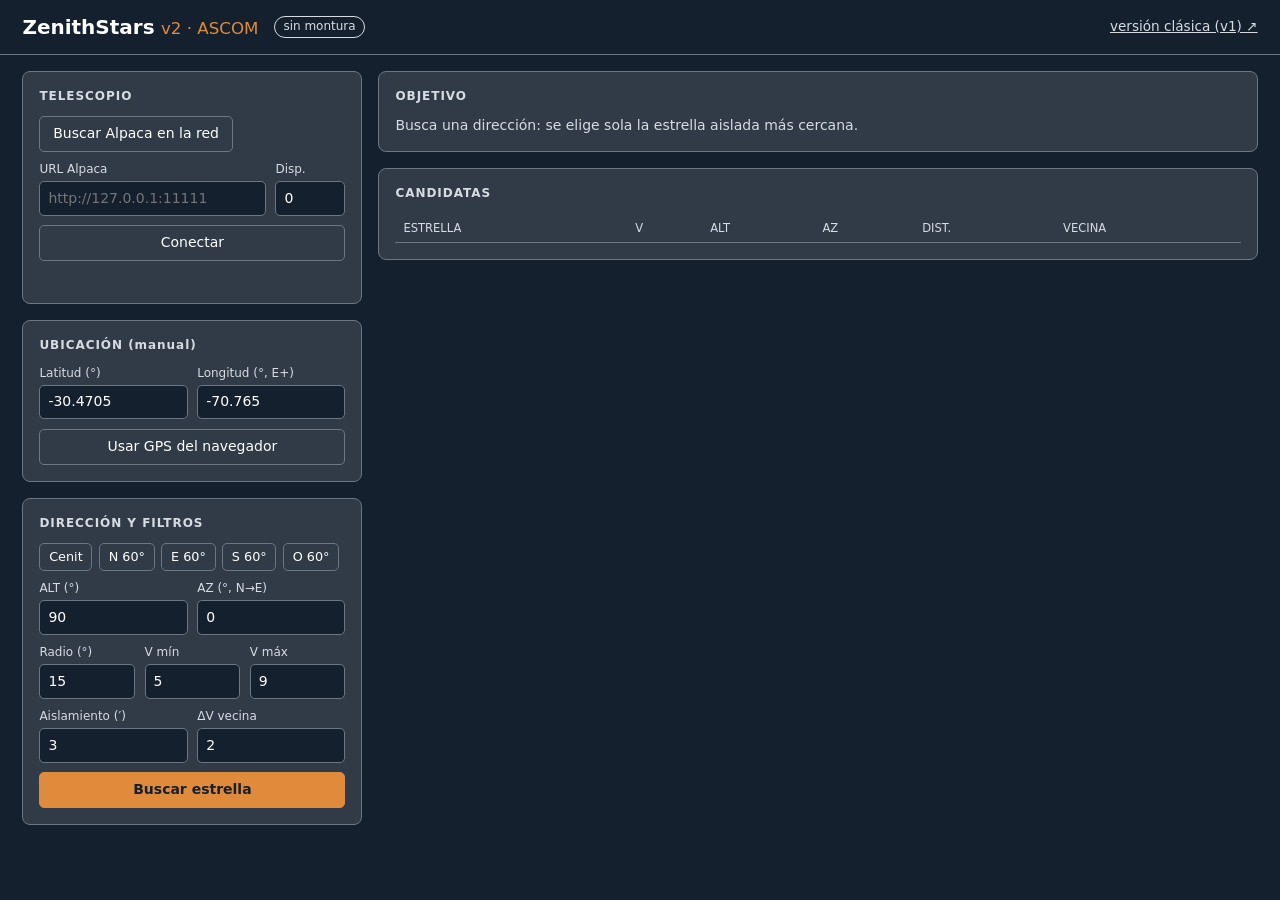
==== zenithstars/web/index.html @ 08b22027 "v2: elegir la estrella de colimación y apuntar la montura por ASCOM Hasta ahora la estrella se busca" ====
<!DOCTYPE html>
<html lang="es" data-obs-medium="interface" data-obs-theme="dark">
<head>
<meta charset="UTF-8">
<meta name="viewport" content="width=device-width, initial-scale=1">
<title>ZenithStars v2</title>
<link rel="stylesheet" href="obstech-colors.css">
<style>
  /* obstech-colors.css (kit 0.4.1) intercambia rule/mute en el tema oscuro con
     una referencia circular (--obs-rule: var(--obs-mute) y viceversa): CSS anula
     ambas y desaparecen bordes y texto secundario. Mismo intercambio, sin ciclo. */
  :root[data-obs-theme="dark"] { --obs-rule: #6B7785; /* obsMute */ --obs-mute: #D7DCE3; /* obsRule */ }
  * { box-sizing: border-box; margin: 0; padding: 0; }
  body { background: var(--obs-bg); color: var(--obs-text); font: 14px/1.4 system-ui, 'Segoe UI', sans-serif; }
  header { display: flex; align-items: center; gap: 1rem; padding: .8rem 1.4rem; border-bottom: 1px solid var(--obs-rule); }
  header h1 { font-size: 1.25rem; font-weight: 600; }
  header h1 small { color: var(--obs-accent); font-weight: 500; margin-left: .4rem; }
  header a { color: var(--obs-mute); margin-left: auto; font-size: .85rem; }
  main { display: grid; grid-template-columns: 340px 1fr; gap: 1rem; padding: 1rem 1.4rem; }
  @media (max-width: 860px) { main { grid-template-columns: 1fr; } }
  .col { display: flex; flex-direction: column; gap: 1rem; min-width: 0; }
  .card { background: var(--obs-panel); border: 1px solid var(--obs-rule); border-radius: 8px; padding: 1rem; }
  .card h2 { font-size: .75rem; letter-spacing: .08em; text-transform: uppercase; color: var(--obs-mute); margin-bottom: .7rem; }
  label { display: block; font-size: .75rem; color: var(--obs-mute); margin-bottom: .2rem; }
  input, select { width: 100%; background: var(--obs-bg); color: var(--obs-text); border: 1px solid var(--obs-rule);
                  border-radius: 5px; padding: .4rem .5rem; font: inherit; }
  input:focus { outline: 2px solid var(--obs-accent); outline-offset: -1px; }
  .row { display: grid; grid-template-columns: 1fr 1fr; gap: .6rem; margin-bottom: .6rem; }
  .row3 { grid-template-columns: 1fr 1fr 1fr; }
  button { font: inherit; cursor: pointer; border-radius: 5px; padding: .45rem .8rem; border: 1px solid var(--obs-rule);
           background: transparent; color: var(--obs-text); }
  button:hover:not(:disabled) { border-color: var(--obs-accent); }
  button:disabled { opacity: .4; cursor: default; }
  button.primary { background: var(--obs-accent); border-color: var(--obs-accent); color: var(--obs-ink); font-weight: 600; }
  button.danger { background: var(--obs-bad); border-color: var(--obs-bad); color: var(--obs-paper); font-weight: 600; }
  button.wide { width: 100%; }
  .btns { display: flex; flex-wrap: wrap; gap: .4rem; margin-bottom: .6rem; }
  .presets button { padding: .25rem .55rem; font-size: .8rem; }
  .kv { display: grid; grid-template-columns: auto 1fr; gap: .15rem .8rem; font-size: .85rem; margin: .5rem 0; }
  .kv dt { color: var(--obs-mute); }
  .kv dd { font-variant-numeric: tabular-nums; }
  .pill { display: inline-block; padding: .1rem .5rem; border-radius: 99px; font-size: .75rem; border: 1px solid currentColor; }
  .good { color: var(--obs-good); } .warn { color: var(--obs-warn); } .bad { color: var(--obs-bad); } .mute { color: var(--obs-mute); }
  .dev { display: block; width: 100%; text-align: left; margin-bottom: .3rem; }
  .msg { font-size: .85rem; margin-top: .6rem; min-height: 1.2em; }
  .target-name { font-size: 1.5rem; font-weight: 600; }
  .target-ids { color: var(--obs-mute); font-size: .8rem; }
  .slewbar { display: grid; grid-template-columns: 2fr 1fr; gap: .6rem; margin-top: .8rem; }
  .slewbar button { padding: .8rem; font-size: 1rem; }
  table { width: 100%; border-collapse: collapse; font-size: .85rem; font-variant-numeric: tabular-nums; }
  th { text-align: left; color: var(--obs-mute); font-weight: 500; font-size: .72rem; text-transform: uppercase;
       padding: .4rem .5rem; border-bottom: 1px solid var(--obs-rule); position: sticky; top: 0; background: var(--obs-panel); }
  td { padding: .35rem .5rem; border-bottom: 1px solid color-mix(in srgb, var(--obs-rule) 40%, transparent); }
  tbody tr { cursor: pointer; }
  tbody tr:hover { background: color-mix(in srgb, var(--obs-accent) 10%, transparent); }
  tr.sel { background: color-mix(in srgb, var(--obs-accent) 22%, transparent) !important; }
  tr.low { opacity: .45; }
  .tablewrap { max-height: 55vh; overflow: auto; }
  .hidden { display: none !important; }
</style>
</head>
<body>
<header>
  <h1>ZenithStars<small>v2 · ASCOM</small></h1>
  <span id="hdr-mount" class="pill mute">sin montura</span>
  <a href="/v1/" target="_blank" title="La versión original, sin conexión al telescopio">versión clásica (v1) ↗</a>
</header>

<main>
<div class="col">

  <section class="card" id="card-mount">
    <h2>Telescopio</h2>
    <div id="mount-off">
      <div class="btns">
        <button id="btn-reconnect" class="primary hidden"></button>
        <button id="btn-discover">Buscar Alpaca en la red</button>
        <button id="btn-com" class="hidden">Elegir driver ASCOM…</button>
      </div>
      <div id="devices"></div>
      <div class="row" style="grid-template-columns: 1fr 70px">
        <div><label>URL Alpaca</label><input id="alpaca-url" placeholder="http://127.0.0.1:11111"></div>
        <div><label>Disp.</label><input id="alpaca-dev" type="number" value="0" min="0"></div>
      </div>
      <button id="btn-connect" class="wide">Conectar</button>
    </div>
    <div id="mount-on" class="hidden">
      <div id="m-name" style="font-weight:600"></div>
      <div id="m-label" class="target-ids"></div>
      <dl class="kv">
        <dt>Sitio</dt><dd id="m-site"></dd>
        <dt>AR / Dec</dt><dd id="m-radec"></dd>
        <dt>Alt / Az</dt><dd id="m-altaz"></dd>
        <dt>Sistema</dt><dd id="m-eq"></dd>
        <dt>Estado</dt><dd id="m-state"></dd>
        <dt>Reloj</dt><dd id="m-clock"></dd>
      </dl>
      <button id="btn-disconnect" class="wide" title="Si la montura ya estaba conectada por otro programa, se deja conectada">Desconectar ZenithStars</button>
    </div>
    <div class="msg" id="mount-msg"></div>
  </section>

  <section class="card" id="card-site">
    <h2>Ubicación <span class="mute" style="text-transform:none" id="site-src">(manual)</span></h2>
    <div class="row">
      <div><label>Latitud (°)</label><input id="lat" type="number" step="0.0001" value="-30.4705"></div>
      <div><label>Longitud (°, E+)</label><input id="lon" type="number" step="0.0001" value="-70.765"></div>
    </div>
    <button id="btn-gps" class="wide">Usar GPS del navegador</button>
  </section>

  <section class="card">
    <h2>Dirección y filtros</h2>
    <div class="btns presets">
      <button data-alt="90" data-az="0">Cenit</button>
      <button data-alt="60" data-az="0">N 60°</button>
      <button data-alt="60" data-az="90">E 60°</button>
      <button data-alt="60" data-az="180">S 60°</button>
      <button data-alt="60" data-az="270">O 60°</button>
    </div>
    <div class="row">
      <div><label>ALT (°)</label><input id="alt" type="number" min="0" max="90" value="90"></div>
      <div><label>AZ (°, N→E)</label><input id="az" type="number" min="0" max="360" value="0"></div>
    </div>
    <div class="row row3">
      <div><label>Radio (°)</label><input id="radius" type="number" min="0.1" max="90" value="15"></div>
      <div><label>V mín</label><input id="mag_min" type="number" step="0.1" value="5"></div>
      <div><label>V máx</label><input id="mag_max" type="number" step="0.1" value="9"></div>
    </div>
    <div class="row">
      <div><label title="Sin otra estrella más brillante que V+ΔV dentro de este radio">Aislamiento (′)</label><input id="iso_arcmin" type="number" min="0" max="59" step="0.5" value="3"></div>
      <div><label>ΔV vecina</label><input id="iso_dmag" type="number" min="0" max="10" step="0.5" value="2"></div>
    </div>
    <button id="btn-search" class="primary wide">Buscar estrella</button>
  </section>

</div>
<div class="col">

  <section class="card" id="card-target">
    <h2>Objetivo</h2>
    <div id="target-empty" class="mute">Busca una dirección: se elige sola la estrella aislada más cercana.</div>
    <div id="target" class="hidden">
      <div class="target-name" id="t-name"></div>
      <div class="target-ids" id="t-ids"></div>
      <dl class="kv">
        <dt>V</dt><dd id="t-v"></dd>
        <dt>Alt / Az ahora</dt><dd id="t-altaz"></dd>
        <dt>Distancia a la dirección</dt><dd id="t-sep"></dd>
        <dt>AR / Dec J2000</dt><dd id="t-radec"></dd>
        <dt>Vecinas</dt><dd id="t-iso"></dd>
      </dl>
      <div class="slewbar">
        <button id="btn-slew" class="primary" disabled>Apuntar telescopio</button>
        <button id="btn-abort" class="danger" disabled>Abortar</button>
      </div>
      <div class="msg" id="slew-msg"></div>
    </div>
  </section>

  <section class="card">
    <h2 id="list-title">Candidatas</h2>
    <div class="tablewrap">
      <table>
        <thead><tr><th>Estrella</th><th>V</th><th>Alt</th><th>Az</th><th>Dist.</th><th>Vecina</th></tr></thead>
        <tbody id="rows"></tbody>
      </table>
    </div>
  </section>

</div>
</main>

<script>
const $ = id => document.getElementById(id);
const store = {
  get(k, d) { try { return JSON.parse(localStorage.getItem('zs2.' + k)) ?? d; } catch { return d; } },
  set(k, v) { try { localStorage.setItem('zs2.' + k, JSON.stringify(v)); } catch {} },
};
const FIELDS = ['lat', 'lon', 'alt', 'az', 'radius', 'mag_min', 'mag_max', 'iso_arcmin', 'iso_dmag'];

let status = null, result = null, selected = null, lastSlew = null;

async function api(path, body) {
  const opt = body === undefined ? {} :
    { method: 'POST', headers: { 'Content-Type': 'application/json' }, body: JSON.stringify(body) };
  const r = await fetch(path, opt);
  const j = await r.json().catch(() => ({ error: 'respuesta inválida (HTTP ' + r.status + ')' }));
  if (!r.ok) throw new Error(j.error || 'HTTP ' + r.status);
  return j;
}

function say(id, text, cls = '') { const e = $(id); e.textContent = text; e.className = 'msg ' + cls; }
const hms = deg => { const h = ((deg / 15) % 24 + 24) % 24, m = (h % 1) * 60;
  return `${String(Math.floor(h)).padStart(2, '0')}h ${String(Math.floor(m)).padStart(2, '0')}m ${((m % 1) * 60).toFixed(1).padStart(4, '0')}s`; };
const dms = deg => { const s = deg < 0 ? '−' : '+', a = Math.abs(deg), m = (a % 1) * 60;
  return `${s}${String(Math.floor(a)).padStart(2, '0')}° ${String(Math.floor(m)).padStart(2, '0')}′ ${((m % 1) * 60).toFixed(0).padStart(2, '0')}″`; };
const f1 = v => v == null ? '—' : Number(v).toFixed(1);

// ─── montura ────────────────────────────────────────────────────────────────
async function refreshStatus() {
  try { status = await api('/api/status'); } catch (e) { return; }
  const m = status.mount;
  $('btn-com').classList.toggle('hidden', !status.com_available);
  $('mount-off').classList.toggle('hidden', !!m);
  $('mount-on').classList.toggle('hidden', !m);
  $('card-site').classList.toggle('hidden', !!m);
  const pill = $('hdr-mount');
  if (!m) { pill.textContent = 'sin montura'; pill.className = 'pill mute'; updateSlewButtons(); return; }

  $('m-name').textContent = m.Name || '(sin nombre)';
  $('m-label').textContent = m.label;
  $('m-site').textContent = m.SiteLatitude == null ? '—' : `${m.SiteLatitude.toFixed(4)}°, ${m.SiteLongitude.toFixed(4)}°`;
  $('m-radec').textContent = m.RightAscension == null ? '—' : `${hms(m.RightAscension * 15)}  ${dms(m.Declination)}`;
  $('m-altaz').textContent = `${f1(m.Altitude)}° / ${f1(m.Azimuth)}°`;
  $('m-eq').textContent = m.EquatorialSystemName;
  const st = m.unreachable ? ['sin respuesta', 'bad'] : m.AtPark ? ['estacionada', 'warn']
           : m.Slewing ? ['moviéndose', 'warn'] : m.Tracking ? ['tracking', 'good'] : ['detenida', 'mute'];
  $('m-state').innerHTML = `<span class="pill ${st[1]}">${st[0]}</span>`;
  const off = m.clock_offset_s;
  $('m-clock').innerHTML = off == null ? '—' : Math.abs(off) > 5
    ? `<span class="warn">montura ${off > 0 ? '+' : ''}${off} s respecto a este PC</span>` : `ok (${off} s)`;
  pill.textContent = st[0]; pill.className = 'pill ' + st[1];

  if (lastSlew && !m.Slewing && !lastSlew.done) {
    lastSlew.done = true;
    const dra = (m.RightAscension - lastSlew.ra_hours) * 15 * Math.cos(lastSlew.dec * Math.PI / 180);
    const ddec = m.Declination - lastSlew.dec;
    const err = Math.hypot(((dra + 180) % 360 + 360) % 360 - 180, ddec) * 3600;
    say('slew-msg', `En posición. Diferencia reportada por la montura: ${err.toFixed(0)}″.`, err > 600 ? 'warn' : 'good');
  }
  updateSlewButtons();
}

async function connect(body) {
  say('mount-msg', 'Conectando…');
  try {
    const r = await api('/api/connect', body);
    if (body.kind === 'com') body.progid = r.progid;
    store.set('last', body);
    say('mount-msg', r.we_connected ? '' : 'La montura ya estaba conectada (otro programa); se dejará conectada al salir.', 'mute');
    await refreshStatus();
    if (result) search();
  } catch (e) { say('mount-msg', e.message, 'bad'); }
}

$('btn-connect').onclick = () => connect({ kind: 'alpaca', url: $('alpaca-url').value.trim(), device: +$('alpaca-dev').value });
$('btn-com').onclick = () => connect({ kind: 'com', last: (store.get('last', {}).progid || '') });
$('btn-disconnect').onclick = async () => { await api('/api/disconnect', {}); say('mount-msg', ''); lastSlew = null; refreshStatus(); };
$('btn-discover').onclick = async () => {
  $('devices').innerHTML = '<div class="mute">Buscando…</div>';
  try {
    const r = await api('/api/discover');
    $('devices').innerHTML = r.alpaca.length ? '' : '<div class="mute">Ningún servidor Alpaca respondió al descubrimiento.</div>';
    for (const d of r.alpaca) {
      const b = document.createElement('button');
      b.className = 'dev';
      b.disabled = d.device == null;
      b.textContent = d.device == null ? `${d.url} — sin respuesta` : `${d.name} — ${d.url} #${d.device}`;
      b.onclick = () => { $('alpaca-url').value = d.url; $('alpaca-dev').value = d.device; connect({ kind: 'alpaca', url: d.url, device: d.device }); };
      $('devices').appendChild(b);
    }
  } catch (e) { $('devices').innerHTML = ''; say('mount-msg', e.message, 'bad'); }
};

(function initReconnect() {
  const last = store.get('last', null);
  if (!last) return;
  const b = $('btn-reconnect');
  b.textContent = 'Reconectar: ' + (last.kind === 'com' ? last.progid : `${last.url} #${last.device}`);
  b.classList.remove('hidden');
  b.onclick = () => connect(last);
  if (last.kind === 'alpaca') { $('alpaca-url').value = last.url; $('alpaca-dev').value = last.device; }
})();

// ─── búsqueda ───────────────────────────────────────────────────────────────
async function search(keepSelection = false) {
  const q = new URLSearchParams();
  for (const k of FIELDS) q.set(k, $(k).value);
  store.set('fields', Object.fromEntries(FIELDS.map(k => [k, $(k).value])));
  try { result = await api('/api/candidates?' + q); }
  catch (e) { $('rows').innerHTML = '<tr><td colspan="6" class="bad"></td></tr>'; $('rows').querySelector('td').textContent = e.message; return; }
  if (result.site_source === 'montura') $('site-src').textContent = '(de la montura)';
  const keep = keepSelection && selected && result.stars.find(s => s.index === selected.index);
  selected = keep || (result.best != null ? result.stars[result.best] : null);
  const a = +$('alt').value;
  $('list-title').textContent = `Candidatas — ${result.stars.length} de ${result.n_in_radius} en ${$('radius').value}° de ` +
    (a >= 89.5 ? 'cenit' : `ALT ${a}° / AZ ${$('az').value}°`) + ` · ${result.lat.toFixed(3)}, ${result.lon.toFixed(3)} (${result.site_source})`;
  renderRows(); renderTarget();
  if (!selected && result.stars.length) say('slew-msg', 'Ninguna candidata aislada sobre el límite de altura; elige una de la lista.', 'warn');
}

function renderRows() {
  $('rows').innerHTML = '';
  for (const s of result.stars) {
    const tr = document.createElement('tr');
    tr.className = (s === selected ? 'sel ' : '') + (s.above_limit ? '' : 'low');
    const nb = s.neighbour ? `<span class="warn">V${s.neighbour.vmag} a ${s.neighbour.sep_arcmin}′</span>` : '<span class="mute">—</span>';
    tr.innerHTML = `<td>${s.best ? '★ ' : ''}${s.name}</td><td>${s.vmag.toFixed(2)}</td><td>${s.alt.toFixed(1)}°</td>` +
                   `<td>${s.az.toFixed(1)}°</td><td>${s.sep.toFixed(2)}°</td><td>${nb}</td>`;
    tr.onclick = () => { selected = s; renderRows(); renderTarget(); say('slew-msg', ''); };
    $('rows').appendChild(tr);
  }
}

function renderTarget() {
  $('target-empty').classList.toggle('hidden', !!selected);
  $('target').classList.toggle('hidden', !selected);
  if (!selected) return updateSlewButtons();
  const s = selected;
  $('t-name').textContent = s.name;
  $('t-ids').textContent = s.ids;
  $('t-v').textContent = s.vmag.toFixed(2);
  $('t-altaz').innerHTML = `${s.alt.toFixed(2)}° / ${s.az.toFixed(2)}°` +
    (s.above_limit ? '' : ` <span class="bad">bajo el límite de ${status?.min_alt ?? '?'}°</span>`);
  $('t-sep').textContent = s.sep.toFixed(2) + '°';
  $('t-radec').textContent = `${hms(s.ra2000)}  ${dms(s.dec2000)}`;
  $('t-iso').innerHTML = s.neighbour
    ? `<span class="warn">V ${s.neighbour.vmag} a ${s.neighbour.sep_arcmin}′</span>`
    : `<span class="good">ninguna más brillante que V ${(s.vmag + +$('iso_dmag').value).toFixed(1)} en ${$('iso_arcmin').value}′</span>`;
  updateSlewButtons();
}

function updateSlewButtons() {
  const m = status?.mount;
  $('btn-slew').disabled = !(m && selected && selected.above_limit && !m.AtPark && !m.unreachable);
  $('btn-abort').disabled = !m;
  $('btn-slew').title = !m ? 'Conecta una montura primero' : m.AtPark ? 'La montura está estacionada' : '';
}

$('btn-slew').onclick = async () => {
  const s = selected;
  if (!confirm(`Mover el telescopio a ${s.name} (V ${s.vmag.toFixed(2)})\nAlt ${s.alt.toFixed(1)}°, Az ${s.az.toFixed(1)}°?`)) return;
  say('slew-msg', 'Enviando…');
  try {
    const r = await api('/api/slew', { index: s.index });
    lastSlew = { ...r, done: false };
    say('slew-msg', `Moviéndose a AR ${hms(r.ra_hours * 15)} Dec ${dms(r.dec)} (${r.eq_system})` +
        (r.notes.length ? ' · ' + r.notes.join(', ') : ''), 'warn');
    refreshStatus();
  } catch (e) { say('slew-msg', e.message, 'bad'); }
};
$('btn-abort').onclick = async () => {
  try { await api('/api/abort', {}); say('slew-msg', 'Slew abortado.', 'bad'); lastSlew = null; }
  catch (e) { say('slew-msg', 'No se pudo abortar: ' + e.message, 'bad'); }
};

// ─── controles ──────────────────────────────────────────────────────────────
for (const b of document.querySelectorAll('.presets button'))
  b.onclick = () => { $('alt').value = b.dataset.alt; $('az').value = b.dataset.az; search(); };
$('btn-search').onclick = () => search();
$('btn-gps').onclick = () => navigator.geolocation?.getCurrentPosition(
  p => { $('lat').value = p.coords.latitude.toFixed(4); $('lon').value = p.coords.longitude.toFixed(4); },
  () => alert('No se pudo obtener la ubicación del navegador.'));

for (const [k, v] of Object.entries(store.get('fields', {}))) if ($(k)) $(k).value = v;
refreshStatus();
setInterval(refreshStatus, 2000);
setInterval(() => { if (result) search(true); }, 60000);
</script>
</body>
</html>
---- zenithstars/web/obstech-colors.css ----
/* =====================================================================
   obstech-colors.css - the ObsTech colour chart, for the web.

   THE SAME CHART AS obstech-colors.sty, name for name: obsGreenDark is
   --obs-green-dark, obsGoodBg is --obs-good-bg. The .sty beside this
   file is the canonical definition and the kit's `make test` pins every
   value here against it, so a colour moves in one place and both media
   follow. Link this file (or paste the :root block into a page's own
   <style>) and use the NAMES - `color: var(--obs-green-dark)` - never a
   hex in a rule, or the day the brand green moves, forty pages disagree
   with it.

   ROLES, NOT COLOURS, IN THE PAGE'S OWN RULES. `--obs-accent` is the
   page's primary accent and it follows WHAT THE READER DOES (Vincent,
   2026-09-21/23): a page someone READS - the website, the weather page,
   a status page, a report - is a DOCUMENT and accents with the brand
   green; a surface someone OPERATES - a control panel with a Stop
   button, the observer console, an instrument dashboard - accents
   with amber. HTML is not the question, controls are. The default here
   is the document; an interface says so once, on its root element:

       <html data-obs-medium="interface">

   and every rule written against --obs-accent turns amber with it.
   ===================================================================== */
:root {
  /* --- brand --------------------------------------------------------- */
  --obs-green:       #3DC740;   /* the brand green: rules, fills, large type */
  --obs-green-dark:  #29872C;   /* the green for TEXT on white (4.6:1)        */
  --obs-green-light: #D9F4DA;   /* block and table-row background             */
  /* --- neutrals ------------------------------------------------------ */
  --obs-ink:         #14202E;   /* body text, dark backgrounds                */
  --obs-mute:        #6B7785;   /* captions, secondary text (4.6:1)           */
  --obs-rule:        #D7DCE3;   /* hairlines, borders - too light for text    */
  --obs-wash:        #F5F7FA;   /* page tint, panel background                */
  --obs-paper:       #FFFFFF;   /* page background                            */
  /* --- secondary accents, the data-series order ---------------------- */
  --obs-sky:         #3D7AAF;   /* cool accent, series 1, links               */
  --obs-amber:       #E08A3C;   /* warm accent, series 2, the UI accent       */
  --obs-plum:        #6A5687;   /* series 4                                   */
  --obs-teal:        #2B8182;   /* series 5                                   */
  /* --- state - meaning, never decoration ----------------------------- */
  --obs-good:        #29872C;
  --obs-warn:        #C4A81B;
  --obs-bad:         #CC2D18;
  --obs-good-bg:     #E3EBC7;
  --obs-warn-bg:     #FFEBB5;
  --obs-bad-bg:      #F9BDBB;

  /* --- roles: what a colour is FOR. Redefine these, never the chart. -- */
  --obs-accent:      var(--obs-green);       /* a page someone READS          */
  --obs-ui-accent:   var(--obs-amber);       /* a page someone OPERATES       */
  --obs-accent-text: var(--obs-green-dark);  /* the accent as text on paper   */
  --obs-text:        var(--obs-ink);
  --obs-link:        var(--obs-sky);
  --obs-bg:          var(--obs-paper);
  --obs-panel:       var(--obs-wash);
  --obs-series-1:    var(--obs-sky);
  --obs-series-2:    var(--obs-amber);
  --obs-series-3:    var(--obs-green);
  --obs-series-4:    var(--obs-plum);
  --obs-series-5:    var(--obs-teal);
}

/* An operating interface: the accent turns amber, and the accent-as-text
   stays readable on paper (obsAmber is 2.7:1 there, so text keeps the
   dark green; a dark interface sets --obs-accent-text to the accent). */
:root[data-obs-medium="interface"] {
  --obs-accent: var(--obs-ui-accent);
}

/* A dark page (a slide, a night console): ink and paper swap, and the
   accents are safe as text - obsGreen reaches 7.4:1 and obsAmber 6.2:1
   on obsInk. Opt in with data-obs-theme="dark". Still no colour that
   is not on the chart: the panel is the ink lifted toward paper, the
   hairlines are the mute, the secondary text is the rule. */
:root[data-obs-theme="dark"] {
  --obs-bg:          var(--obs-ink);
  --obs-panel:       color-mix(in srgb, var(--obs-ink) 88%, var(--obs-paper));
  --obs-text:        var(--obs-paper);
  --obs-accent-text: var(--obs-accent);
  --obs-rule:        var(--obs-mute);
  --obs-mute:        var(--obs-rule);
}
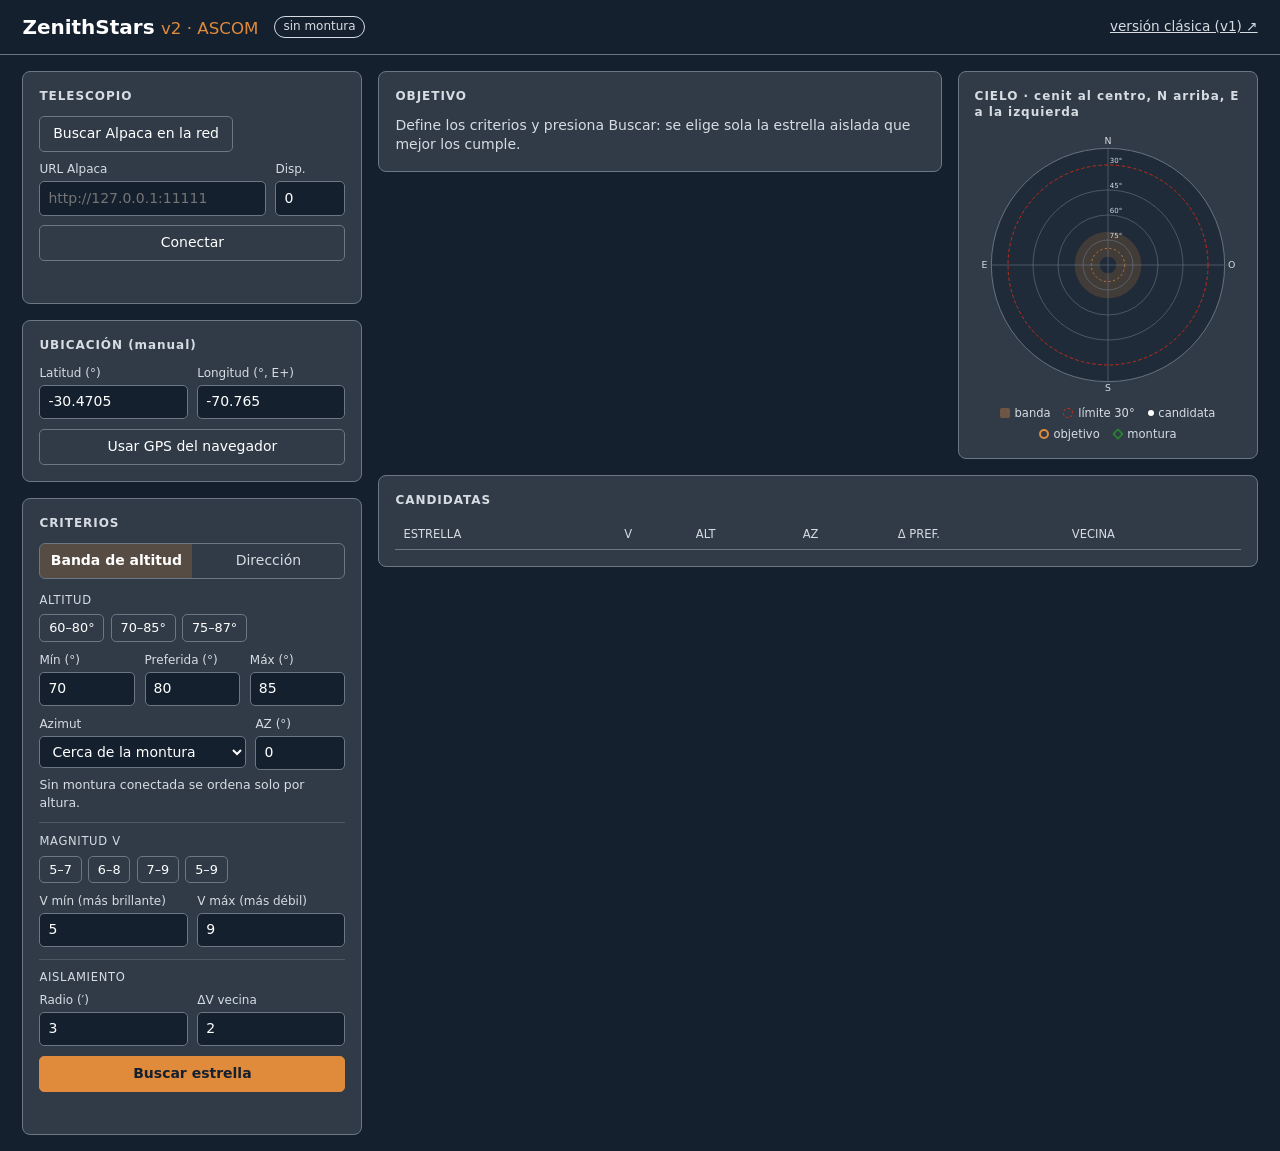
==== commit 7d7a8a42: "v2.1: criterios por banda de altitud y magnitud, tracking al llegar - Pestaña "Banda de altitud" (po" ====
--- a/zenithstars/web/index.html
+++ b/zenithstars/web/index.html
@@ -57,6 +57,36 @@
   tr.low { opacity: .45; }
   .tablewrap { max-height: 55vh; overflow: auto; }
   .hidden { display: none !important; }
+  .tabs { display: grid; grid-template-columns: 1fr 1fr; margin-bottom: .8rem; border: 1px solid var(--obs-rule); border-radius: 6px; overflow: hidden; }
+  .tabs button { border: 0; border-radius: 0; padding: .45rem .3rem; color: var(--obs-mute); }
+  .tabs button[aria-selected="true"] { background: color-mix(in srgb, var(--obs-accent) 22%, transparent); color: var(--obs-text); font-weight: 600; }
+  .sub { font-size: .72rem; letter-spacing: .06em; text-transform: uppercase; color: var(--obs-mute); margin: .7rem 0 .4rem;
+         padding-top: .6rem; border-top: 1px solid color-mix(in srgb, var(--obs-rule) 50%, transparent); }
+  #crit-band .sub:first-child { margin-top: 0; border-top: 0; padding-top: 0; }
+  .hint { font-size: .78rem; min-height: 1em; margin: -.2rem 0 .2rem; }
+  input:invalid, input.bad-input { border-color: var(--obs-bad); }
+  .toprow { display: grid; grid-template-columns: minmax(0, 1fr) 300px; gap: 1rem; align-items: start; }
+  @media (max-width: 1100px) { .toprow { grid-template-columns: 1fr; } }
+  #sky { width: 100%; max-width: 300px; display: block; margin: 0 auto; }
+  #sky .ring { fill: none; stroke: var(--obs-rule); stroke-width: .5; }
+  #sky .horizon { fill: color-mix(in srgb, var(--obs-bg) 60%, var(--obs-panel)); stroke: var(--obs-rule); stroke-width: .8; }
+  #sky .band { fill: color-mix(in srgb, var(--obs-accent) 18%, transparent); fill-rule: evenodd; }
+  #sky .pref { fill: none; stroke: var(--obs-accent); stroke-width: .6; stroke-dasharray: 2 2; }
+  #sky .limit { fill: none; stroke: var(--obs-bad); stroke-width: .8; stroke-dasharray: 3 2; }
+  #sky .lbl { fill: var(--obs-mute); font-size: 8px; text-anchor: middle; dominant-baseline: middle; }
+  #sky .alt-lbl { fill: var(--obs-mute); font-size: 6px; }
+  #sky .st { fill: var(--obs-text); cursor: pointer; }
+  #sky .st.crowded { fill: var(--obs-warn); }
+  #sky .st.low { opacity: .35; }
+  #sky .selring { fill: none; stroke: var(--obs-accent); stroke-width: 1.4; }
+  #sky .mount { stroke: var(--obs-good); stroke-width: 1.2; fill: none; }
+  .legend { display: flex; flex-wrap: wrap; gap: .3rem .8rem; justify-content: center; font-size: .72rem; color: var(--obs-mute); margin-top: .4rem; }
+  .lg { display: inline-block; width: 10px; height: 10px; margin-right: .3rem; vertical-align: -1px; border-radius: 50%; }
+  .lg.band { background: color-mix(in srgb, var(--obs-accent) 35%, transparent); border-radius: 2px; }
+  .lg.limit { border: 1px dashed var(--obs-bad); }
+  .lg.star { background: var(--obs-text); width: 6px; height: 6px; vertical-align: 1px; }
+  .lg.sel { border: 2px solid var(--obs-accent); }
+  .lg.mount { border: 2px solid var(--obs-good); border-radius: 0; transform: rotate(45deg) scale(.8); }
 </style>
 </head>
 <body>
@@ -110,43 +140,87 @@
   </section>
 
   <section class="card">
-    <h2>Dirección y filtros</h2>
-    <div class="btns presets">
-      <button data-alt="90" data-az="0">Cenit</button>
-      <button data-alt="60" data-az="0">N 60°</button>
-      <button data-alt="60" data-az="90">E 60°</button>
-      <button data-alt="60" data-az="180">S 60°</button>
-      <button data-alt="60" data-az="270">O 60°</button>
+    <h2>Criterios</h2>
+    <div class="tabs" role="tablist">
+      <button id="tab-band" role="tab" data-mode="band" title="Para monturas alt-az: evita el cenit">Banda de altitud</button>
+      <button id="tab-direction" role="tab" data-mode="direction">Dirección</button>
+    </div>
+    <input id="mode" type="hidden" value="band">
+
+    <div id="crit-band">
+      <div class="sub">Altitud</div>
+      <div class="btns presets" id="band-presets">
+        <button data-min="60" data-pref="70" data-max="80">60–80°</button>
+        <button data-min="70" data-pref="80" data-max="85">70–85°</button>
+        <button data-min="75" data-pref="82" data-max="87">75–87°</button>
+      </div>
+      <div class="row row3">
+        <div><label>Mín (°)</label><input id="alt_min" type="number" min="0" max="90" step="1" value="70"></div>
+        <div><label title="Se elige la estrella aislada más cercana a esta altura">Preferida (°)</label><input id="alt_pref" type="number" min="0" max="90" step="1" value="80"></div>
+        <div><label>Máx (°)</label><input id="alt_max" type="number" min="0" max="90" step="1" value="85"></div>
+      </div>
+      <div class="row" style="grid-template-columns: 1fr 90px">
+        <div><label>Azimut</label>
+          <select id="az_mode">
+            <option value="mount" title="Elige hacia donde ya apunta la montura: slew corto">Cerca de la montura</option>
+            <option value="fixed">Azimut fijo</option>
+            <option value="any">Cualquiera</option>
+          </select></div>
+        <div><label>AZ (°)</label><input id="band_az" type="number" min="0" max="360" value="0"></div>
+      </div>
+      <div class="hint" id="band-hint"></div>
+    </div>
+
+    <div id="crit-direction" class="hidden">
+      <div class="btns presets" id="dir-presets">
+        <button data-alt="90" data-az="0">Cenit</button>
+        <button data-alt="60" data-az="0">N 60°</button>
+        <button data-alt="60" data-az="90">E 60°</button>
+        <button data-alt="60" data-az="180">S 60°</button>
+        <button data-alt="60" data-az="270">O 60°</button>
+      </div>
+      <div class="row row3">
+        <div><label>ALT (°)</label><input id="alt" type="number" min="0" max="90" value="90"></div>
+        <div><label>AZ (°, N→E)</label><input id="az" type="number" min="0" max="360" value="0"></div>
+        <div><label>Radio (°)</label><input id="radius" type="number" min="0.1" max="90" value="15"></div>
+      </div>
+    </div>
+
+    <div class="sub">Magnitud V</div>
+    <div class="btns presets" id="mag-presets">
+      <button data-lo="5" data-hi="7">5–7</button>
+      <button data-lo="6" data-hi="8">6–8</button>
+      <button data-lo="7" data-hi="9">7–9</button>
+      <button data-lo="5" data-hi="9">5–9</button>
     </div>
     <div class="row">
-      <div><label>ALT (°)</label><input id="alt" type="number" min="0" max="90" value="90"></div>
-      <div><label>AZ (°, N→E)</label><input id="az" type="number" min="0" max="360" value="0"></div>
-    </div>
-    <div class="row row3">
-      <div><label>Radio (°)</label><input id="radius" type="number" min="0.1" max="90" value="15"></div>
-      <div><label>V mín</label><input id="mag_min" type="number" step="0.1" value="5"></div>
-      <div><label>V máx</label><input id="mag_max" type="number" step="0.1" value="9"></div>
-    </div>
+      <div><label>V mín (más brillante)</label><input id="mag_min" type="number" min="0" max="9" step="0.1" value="5"></div>
+      <div><label>V máx (más débil)</label><input id="mag_max" type="number" min="0" max="9" step="0.1" value="9"></div>
+    </div>
+
+    <div class="sub">Aislamiento</div>
     <div class="row">
-      <div><label title="Sin otra estrella más brillante que V+ΔV dentro de este radio">Aislamiento (′)</label><input id="iso_arcmin" type="number" min="0" max="59" step="0.5" value="3"></div>
+      <div><label title="Sin otra estrella más brillante que V+ΔV dentro de este radio">Radio (′)</label><input id="iso_arcmin" type="number" min="0" max="59" step="0.5" value="3"></div>
       <div><label>ΔV vecina</label><input id="iso_dmag" type="number" min="0" max="10" step="0.5" value="2"></div>
     </div>
     <button id="btn-search" class="primary wide">Buscar estrella</button>
+    <div class="msg" id="crit-msg"></div>
   </section>
 
 </div>
 <div class="col">
 
+  <div class="toprow">
   <section class="card" id="card-target">
     <h2>Objetivo</h2>
-    <div id="target-empty" class="mute">Busca una dirección: se elige sola la estrella aislada más cercana.</div>
+    <div id="target-empty" class="mute">Define los criterios y presiona Buscar: se elige sola la estrella aislada que mejor los cumple.</div>
     <div id="target" class="hidden">
       <div class="target-name" id="t-name"></div>
       <div class="target-ids" id="t-ids"></div>
       <dl class="kv">
         <dt>V</dt><dd id="t-v"></dd>
         <dt>Alt / Az ahora</dt><dd id="t-altaz"></dd>
-        <dt>Distancia a la dirección</dt><dd id="t-sep"></dd>
+        <dt id="t-sep-lbl">Distancia a la dirección</dt><dd id="t-sep"></dd>
         <dt>AR / Dec J2000</dt><dd id="t-radec"></dd>
         <dt>Vecinas</dt><dd id="t-iso"></dd>
       </dl>
@@ -158,11 +232,24 @@
     </div>
   </section>
 
+  <section class="card" id="card-sky">
+    <h2>Cielo <span class="mute" style="text-transform:none">· cenit al centro, N arriba, E a la izquierda</span></h2>
+    <svg id="sky" viewBox="-114 -114 228 228" role="img" aria-label="Mapa del cielo con la banda de altitud, las candidatas y la montura"></svg>
+    <div class="legend">
+      <span><i class="lg band"></i>banda</span>
+      <span><i class="lg limit"></i>límite <span id="lg-min">30</span>°</span>
+      <span><i class="lg star"></i>candidata</span>
+      <span><i class="lg sel"></i>objetivo</span>
+      <span><i class="lg mount"></i>montura</span>
+    </div>
+  </section>
+  </div>
+
   <section class="card">
     <h2 id="list-title">Candidatas</h2>
     <div class="tablewrap">
       <table>
-        <thead><tr><th>Estrella</th><th>V</th><th>Alt</th><th>Az</th><th>Dist.</th><th>Vecina</th></tr></thead>
+        <thead><tr><th>Estrella</th><th>V</th><th>Alt</th><th>Az</th><th id="th-dist">Dist.</th><th>Vecina</th></tr></thead>
         <tbody id="rows"></tbody>
       </table>
     </div>
@@ -177,7 +264,11 @@
   get(k, d) { try { return JSON.parse(localStorage.getItem('zs2.' + k)) ?? d; } catch { return d; } },
   set(k, v) { try { localStorage.setItem('zs2.' + k, JSON.stringify(v)); } catch {} },
 };
-const FIELDS = ['lat', 'lon', 'alt', 'az', 'radius', 'mag_min', 'mag_max', 'iso_arcmin', 'iso_dmag'];
+const FIELDS = ['lat', 'lon', 'mode', 'alt_min', 'alt_pref', 'alt_max', 'az_mode', 'band_az',
+                'alt', 'az', 'radius', 'mag_min', 'mag_max', 'iso_arcmin', 'iso_dmag'];
+const QUERY = { band: ['lat', 'lon', 'mode', 'alt_min', 'alt_pref', 'alt_max', 'az_mode', 'mag_min', 'mag_max', 'iso_arcmin', 'iso_dmag'],
+                direction: ['lat', 'lon', 'mode', 'alt', 'az', 'radius', 'mag_min', 'mag_max', 'iso_arcmin', 'iso_dmag'] };
+const KEYHOLE = 87;     // sobre esta altura una montura alt-az tiene que girar el azimut muy rápido
 
 let status = null, result = null, selected = null, lastSlew = null;
 
@@ -206,7 +297,7 @@
   $('mount-on').classList.toggle('hidden', !m);
   $('card-site').classList.toggle('hidden', !!m);
   const pill = $('hdr-mount');
-  if (!m) { pill.textContent = 'sin montura'; pill.className = 'pill mute'; updateSlewButtons(); return; }
+  if (!m) { pill.textContent = 'sin montura'; pill.className = 'pill mute'; updateSlewButtons(); renderSky(); return; }
 
   $('m-name').textContent = m.Name || '(sin nombre)';
   $('m-label').textContent = m.label;
@@ -221,13 +312,22 @@
   $('m-clock').innerHTML = off == null ? '—' : Math.abs(off) > 5
     ? `<span class="warn">montura ${off > 0 ? '+' : ''}${off} s respecto a este PC</span>` : `ok (${off} s)`;
   pill.textContent = st[0]; pill.className = 'pill ' + st[1];
-
-  if (lastSlew && !m.Slewing && !lastSlew.done) {
+  renderSky();
+
+  // el servidor vigila la llegada y deja el tracking encendido (m.arrival)
+  const arr = m.arrival;
+  if (lastSlew && !lastSlew.done && arr && arr.seq === lastSlew.seq && arr.state !== 'moving') {
     lastSlew.done = true;
-    const dra = (m.RightAscension - lastSlew.ra_hours) * 15 * Math.cos(lastSlew.dec * Math.PI / 180);
-    const ddec = m.Declination - lastSlew.dec;
-    const err = Math.hypot(((dra + 180) % 360 + 360) % 360 - 180, ddec) * 3600;
-    say('slew-msg', `En posición. Diferencia reportada por la montura: ${err.toFixed(0)}″.`, err > 600 ? 'warn' : 'good');
+    if (arr.state === 'arrived') {
+      const dra = (m.RightAscension - lastSlew.ra_hours) * 15 * Math.cos(lastSlew.dec * Math.PI / 180);
+      const ddec = m.Declination - lastSlew.dec;
+      const err = Math.hypot(((dra + 180) % 360 + 360) % 360 - 180, ddec) * 3600;
+      const trk = arr.tracking ? 'trackeando la estrella' : 'sin tracking: encenderlo desde el software de la montura';
+      say('slew-msg', `En posición, ${trk}. Diferencia reportada por la montura: ${err.toFixed(0)}″.` +
+          (arr.note ? ` (${arr.note})` : ''), err > 600 || !arr.tracking ? 'warn' : 'good');
+    } else if (arr.state !== 'aborted') {
+      say('slew-msg', `No se pudo confirmar la llegada: ${arr.note}`, 'bad');
+    }
   }
   updateSlewButtons();
 }
@@ -274,21 +374,137 @@
 })();
 
 // ─── búsqueda ───────────────────────────────────────────────────────────────
+const mode = () => $('mode').value;
+
+/** Revisa los criterios antes de preguntar al servidor; devuelve el error o ''. */
+function checkCriteria() {
+  for (const id of ['alt_min', 'alt_pref', 'alt_max', 'mag_min', 'mag_max']) $(id).classList.remove('bad-input');
+  const v = id => parseFloat($(id).value);
+  const bad = (ids, msg) => { ids.forEach(i => $(i).classList.add('bad-input')); return msg; };
+  if (!(v('mag_min') <= v('mag_max'))) return bad(['mag_min', 'mag_max'], 'V mín tiene que ser menor o igual que V máx.');
+  if (mode() !== 'band') return '';
+  const [lo, pref, hi] = [v('alt_min'), v('alt_pref'), v('alt_max')];
+  if (![lo, pref, hi].every(x => x >= 0 && x <= 90)) return bad(['alt_min', 'alt_pref', 'alt_max'], 'Las alturas van entre 0° y 90°.');
+  if (lo > hi) return bad(['alt_min', 'alt_max'], 'La altura mínima es mayor que la máxima.');
+  if (pref < lo || pref > hi) return bad(['alt_pref'], `La altura preferida tiene que estar entre ${lo}° y ${hi}°.`);
+  return '';
+}
+
+function bandHint() {
+  const h = $('band-hint'), lim = status?.min_alt ?? 30;
+  const lo = +$('alt_min').value, hi = +$('alt_max').value;
+  $('band_az').disabled = $('az_mode').value !== 'fixed';
+  if (hi > KEYHOLE) { h.textContent = `Sobre ${KEYHOLE}° una montura alt-az gira muy rápido en azimut (zona del cenit).`; h.className = 'hint warn'; }
+  else if (lo < lim) { h.textContent = `Lo que quede bajo ${lim}° no se puede apuntar (límite --min-alt).`; h.className = 'hint warn'; }
+  else if ($('az_mode').value === 'mount' && !status?.mount) { h.textContent = 'Sin montura conectada se ordena solo por altura.'; h.className = 'hint mute'; }
+  else { h.textContent = ''; h.className = 'hint'; }
+}
+
+function setMode(m) {
+  $('mode').value = m;
+  for (const b of document.querySelectorAll('.tabs button')) b.setAttribute('aria-selected', b.dataset.mode === m);
+  $('crit-band').classList.toggle('hidden', m !== 'band');
+  $('crit-direction').classList.toggle('hidden', m !== 'direction');
+  $('th-dist').textContent = m === 'band' ? 'Δ pref.' : 'Dist.';
+  $('th-dist').title = m === 'band' ? 'Distancia a la altura preferida (y al azimut de referencia, si hay)' : 'Distancia a la dirección pedida';
+}
+
+function emptyTarget(text, cls = 'mute') { $('target-empty').textContent = text; $('target-empty').className = cls; }
+
 async function search(keepSelection = false) {
+  const err = checkCriteria();
+  say('crit-msg', err, 'bad');
+  if (err) return;
   const q = new URLSearchParams();
-  for (const k of FIELDS) q.set(k, $(k).value);
+  for (const k of QUERY[mode()]) q.set(k, $(k).value);
+  if (mode() === 'band' && $('az_mode').value === 'fixed') q.set('az', $('band_az').value);
   store.set('fields', Object.fromEntries(FIELDS.map(k => [k, $(k).value])));
   try { result = await api('/api/candidates?' + q); }
-  catch (e) { $('rows').innerHTML = '<tr><td colspan="6" class="bad"></td></tr>'; $('rows').querySelector('td').textContent = e.message; return; }
+  catch (e) { say('crit-msg', e.message, 'bad'); $('rows').innerHTML = '<tr><td colspan="6" class="bad"></td></tr>'; $('rows').querySelector('td').textContent = e.message; return; }
   if (result.site_source === 'montura') $('site-src').textContent = '(de la montura)';
   const keep = keepSelection && selected && result.stars.find(s => s.index === selected.index);
   selected = keep || (result.best != null ? result.stars[result.best] : null);
-  const a = +$('alt').value;
-  $('list-title').textContent = `Candidatas — ${result.stars.length} de ${result.n_in_radius} en ${$('radius').value}° de ` +
-    (a >= 89.5 ? 'cenit' : `ALT ${a}° / AZ ${$('az').value}°`) + ` · ${result.lat.toFixed(3)}, ${result.lon.toFixed(3)} (${result.site_source})`;
-  renderRows(); renderTarget();
-  if (!selected && result.stars.length) say('slew-msg', 'Ninguna candidata aislada sobre el límite de altura; elige una de la lista.', 'warn');
-}
+
+  const where = result.mode === 'band'
+    ? `con altura ${result.alt_min}–${result.alt_max}° (pref. ${result.alt_pref}°` +
+      (result.az_ref == null ? ')' : `, Az ${result.az_ref.toFixed(0)}°${result.az_mode === 'mount' ? ' de la montura' : ''})`)
+    : `en ${$('radius').value}° de ` + (+$('alt').value >= 89.5 ? 'cenit' : `ALT ${$('alt').value}° / AZ ${$('az').value}°`);
+  $('list-title').textContent = `Candidatas — ${result.stars.length} de ${result.n_in_radius} ${where} · V ${$('mag_min').value}–${$('mag_max').value}` +
+    ` · ${result.lat.toFixed(3)}, ${result.lon.toFixed(3)} (${result.site_source})`;
+
+  if (!selected) {
+    const above = result.stars.filter(s => s.above_limit);
+    emptyTarget(!result.stars.length ? 'Ninguna estrella cumple los criterios: amplía la banda de altitud o el rango de magnitud.'
+      : !above.length ? `Todas las candidatas están bajo el límite de ${result.min_alt}° de altura; sube la banda.`
+      : 'Ninguna candidata aislada; elige una de la lista o relaja el aislamiento.', 'warn');
+  }
+  renderRows(); renderTarget(); renderSky();
+}
+
+// ─── mapa del cielo (polar: cenit al centro, borde en MAP_EDGE de altura) ───
+// Bajo 30° no se apunta igual, así que el borde no es el horizonte: la banda
+// útil (60–90°) ocupa casi la mitad del radio en vez de un tercio.
+const SVGNS = 'http://www.w3.org/2000/svg';
+const MAP_EDGE = 20;
+const rOf = alt => (90 - Math.max(alt, MAP_EDGE)) / (90 - MAP_EDGE) * 100;
+const xy = (alt, az) => { const r = rOf(alt), a = az * Math.PI / 180; return [-r * Math.sin(a), -r * Math.cos(a)]; };  // E a la izquierda
+function el(tag, attrs, parent) {
+  const e = document.createElementNS(SVGNS, tag);
+  for (const [k, v] of Object.entries(attrs)) e.setAttribute(k, v);
+  if (parent) parent.appendChild(e);
+  return e;
+}
+
+function renderSky() {
+  const svg = $('sky'); svg.innerHTML = '';
+  const lim = status?.min_alt ?? 30;
+  $('lg-min').textContent = lim;
+  el('circle', { cx: 0, cy: 0, r: 100, class: 'horizon' }, svg);
+  if (mode() === 'band') {
+    const lo = +$('alt_min').value, hi = +$('alt_max').value, pref = +$('alt_pref').value;
+    if (lo <= hi) {
+      const R = rOf(lo), r = rOf(hi);
+      el('path', { class: 'band', d: `M ${R} 0 A ${R} ${R} 0 1 0 ${-R} 0 A ${R} ${R} 0 1 0 ${R} 0 Z` +
+                                   (r > 0 ? ` M ${r} 0 A ${r} ${r} 0 1 1 ${-r} 0 A ${r} ${r} 0 1 1 ${r} 0 Z` : '') }, svg);
+      el('circle', { cx: 0, cy: 0, r: rOf(pref), class: 'pref' }, svg);
+    }
+  } else if (result?.mode === 'direction') {
+    const [x, y] = xy(+$('alt').value, +$('az').value);
+    el('circle', { cx: x, cy: y, r: +$('radius').value / (90 - MAP_EDGE) * 100, class: 'band' }, svg);
+  }
+  for (const a of [45, 60, 75]) el('circle', { cx: 0, cy: 0, r: rOf(a), class: 'ring' }, svg);
+  el('line', { x1: -100, y1: 0, x2: 100, y2: 0, class: 'ring' }, svg);
+  el('line', { x1: 0, y1: -100, x2: 0, y2: 100, class: 'ring' }, svg);
+  el('circle', { cx: 0, cy: 0, r: rOf(lim), class: 'limit' }, svg);
+  for (const [t, az] of [['N', 0], ['E', 90], ['S', 180], ['O', 270]]) {
+    const a = az * Math.PI / 180;
+    el('text', { x: -106 * Math.sin(a), y: -106 * Math.cos(a), class: 'lbl' }, svg).textContent = t;
+  }
+  for (const a of [lim, 45, 60, 75]) { const t = el('text', { x: 1.5, y: -rOf(a) - 1.5, class: 'alt-lbl' }, svg); t.textContent = a + '°'; }
+
+  if (result) {
+    const vmax = Math.max(...result.stars.map(s => s.vmag), 9);
+    for (const s of [...result.stars].reverse()) {
+      if (s.alt < MAP_EDGE) continue;
+      const [x, y] = xy(s.alt, s.az);
+      const c = el('circle', { cx: x, cy: y, r: Math.max(.8, 1 + (vmax - s.vmag) * .55),
+                               class: 'st' + (s.isolated ? '' : ' crowded') + (s.above_limit ? '' : ' low') }, svg);
+      el('title', {}, c).textContent = `${s.name}  V ${s.vmag.toFixed(2)}  alt ${s.alt.toFixed(1)}°  az ${s.az.toFixed(1)}°`;
+      c.onclick = () => pick(s);
+    }
+    if (selected) { const [x, y] = xy(selected.alt, selected.az); el('circle', { cx: x, cy: y, r: 4.5, class: 'selring' }, svg); }
+  }
+  const m = status?.mount;
+  if (m && m.Altitude != null && m.Azimuth != null && m.Altitude > -5) {
+    const [x, y] = xy(Math.max(0, m.Altitude), m.Azimuth), d = 4;
+    const g = el('g', { class: 'mount' }, svg);
+    el('path', { d: `M ${x - d} ${y} L ${x + d} ${y} M ${x} ${y - d} L ${x} ${y + d}` }, g);
+    el('rect', { x: x - 2.5, y: y - 2.5, width: 5, height: 5, transform: `rotate(45 ${x} ${y})` }, g);
+    el('title', {}, g).textContent = `Montura: alt ${m.Altitude.toFixed(1)}°  az ${m.Azimuth.toFixed(1)}°`;
+  }
+}
+
+function pick(s) { selected = s; renderRows(); renderTarget(); renderSky(); say('slew-msg', ''); }
 
 function renderRows() {
   $('rows').innerHTML = '';
@@ -298,7 +514,7 @@
     const nb = s.neighbour ? `<span class="warn">V${s.neighbour.vmag} a ${s.neighbour.sep_arcmin}′</span>` : '<span class="mute">—</span>';
     tr.innerHTML = `<td>${s.best ? '★ ' : ''}${s.name}</td><td>${s.vmag.toFixed(2)}</td><td>${s.alt.toFixed(1)}°</td>` +
                    `<td>${s.az.toFixed(1)}°</td><td>${s.sep.toFixed(2)}°</td><td>${nb}</td>`;
-    tr.onclick = () => { selected = s; renderRows(); renderTarget(); say('slew-msg', ''); };
+    tr.onclick = () => pick(s);
     $('rows').appendChild(tr);
   }
 }
@@ -313,7 +529,9 @@
   $('t-v').textContent = s.vmag.toFixed(2);
   $('t-altaz').innerHTML = `${s.alt.toFixed(2)}° / ${s.az.toFixed(2)}°` +
     (s.above_limit ? '' : ` <span class="bad">bajo el límite de ${status?.min_alt ?? '?'}°</span>`);
-  $('t-sep').textContent = s.sep.toFixed(2) + '°';
+  $('t-sep-lbl').textContent = result?.mode === 'band' ? 'Distancia a la preferida' : 'Distancia a la dirección';
+  $('t-sep').innerHTML = s.sep.toFixed(2) + '°' +
+    (s.alt > KEYHOLE ? ` <span class="warn">· a ${s.alt.toFixed(1)}°, zona del cenit</span>` : '');
   $('t-radec').textContent = `${hms(s.ra2000)}  ${dms(s.dec2000)}`;
   $('t-iso').innerHTML = s.neighbour
     ? `<span class="warn">V ${s.neighbour.vmag} a ${s.neighbour.sep_arcmin}′</span>`
@@ -346,15 +564,27 @@
 };
 
 // ─── controles ──────────────────────────────────────────────────────────────
-for (const b of document.querySelectorAll('.presets button'))
+for (const b of document.querySelectorAll('#dir-presets button'))
   b.onclick = () => { $('alt').value = b.dataset.alt; $('az').value = b.dataset.az; search(); };
+for (const b of document.querySelectorAll('#band-presets button'))
+  b.onclick = () => { $('alt_min').value = b.dataset.min; $('alt_pref').value = b.dataset.pref; $('alt_max').value = b.dataset.max; bandHint(); search(); };
+for (const b of document.querySelectorAll('#mag-presets button'))
+  b.onclick = () => { $('mag_min').value = b.dataset.lo; $('mag_max').value = b.dataset.hi; search(); };
+for (const b of document.querySelectorAll('.tabs button'))
+  b.onclick = () => { setMode(b.dataset.mode); bandHint(); result = null; selected = null; renderTarget(); renderSky(); search(); };
+for (const id of ['alt_min', 'alt_pref', 'alt_max', 'az_mode', 'band_az'])
+  $(id).addEventListener('input', () => { bandHint(); checkCriteria(); renderSky(); });
+$('az_mode').addEventListener('change', () => { bandHint(); search(); });
+for (const id of FIELDS) $(id)?.addEventListener('keydown', e => { if (e.key === 'Enter') search(); });
 $('btn-search').onclick = () => search();
 $('btn-gps').onclick = () => navigator.geolocation?.getCurrentPosition(
   p => { $('lat').value = p.coords.latitude.toFixed(4); $('lon').value = p.coords.longitude.toFixed(4); },
   () => alert('No se pudo obtener la ubicación del navegador.'));
 
 for (const [k, v] of Object.entries(store.get('fields', {}))) if ($(k)) $(k).value = v;
-refreshStatus();
+setMode(mode() === 'direction' ? 'direction' : 'band');
+bandHint(); renderSky();
+refreshStatus().then(bandHint);
 setInterval(refreshStatus, 2000);
 setInterval(() => { if (result) search(true); }, 60000);
 </script>
